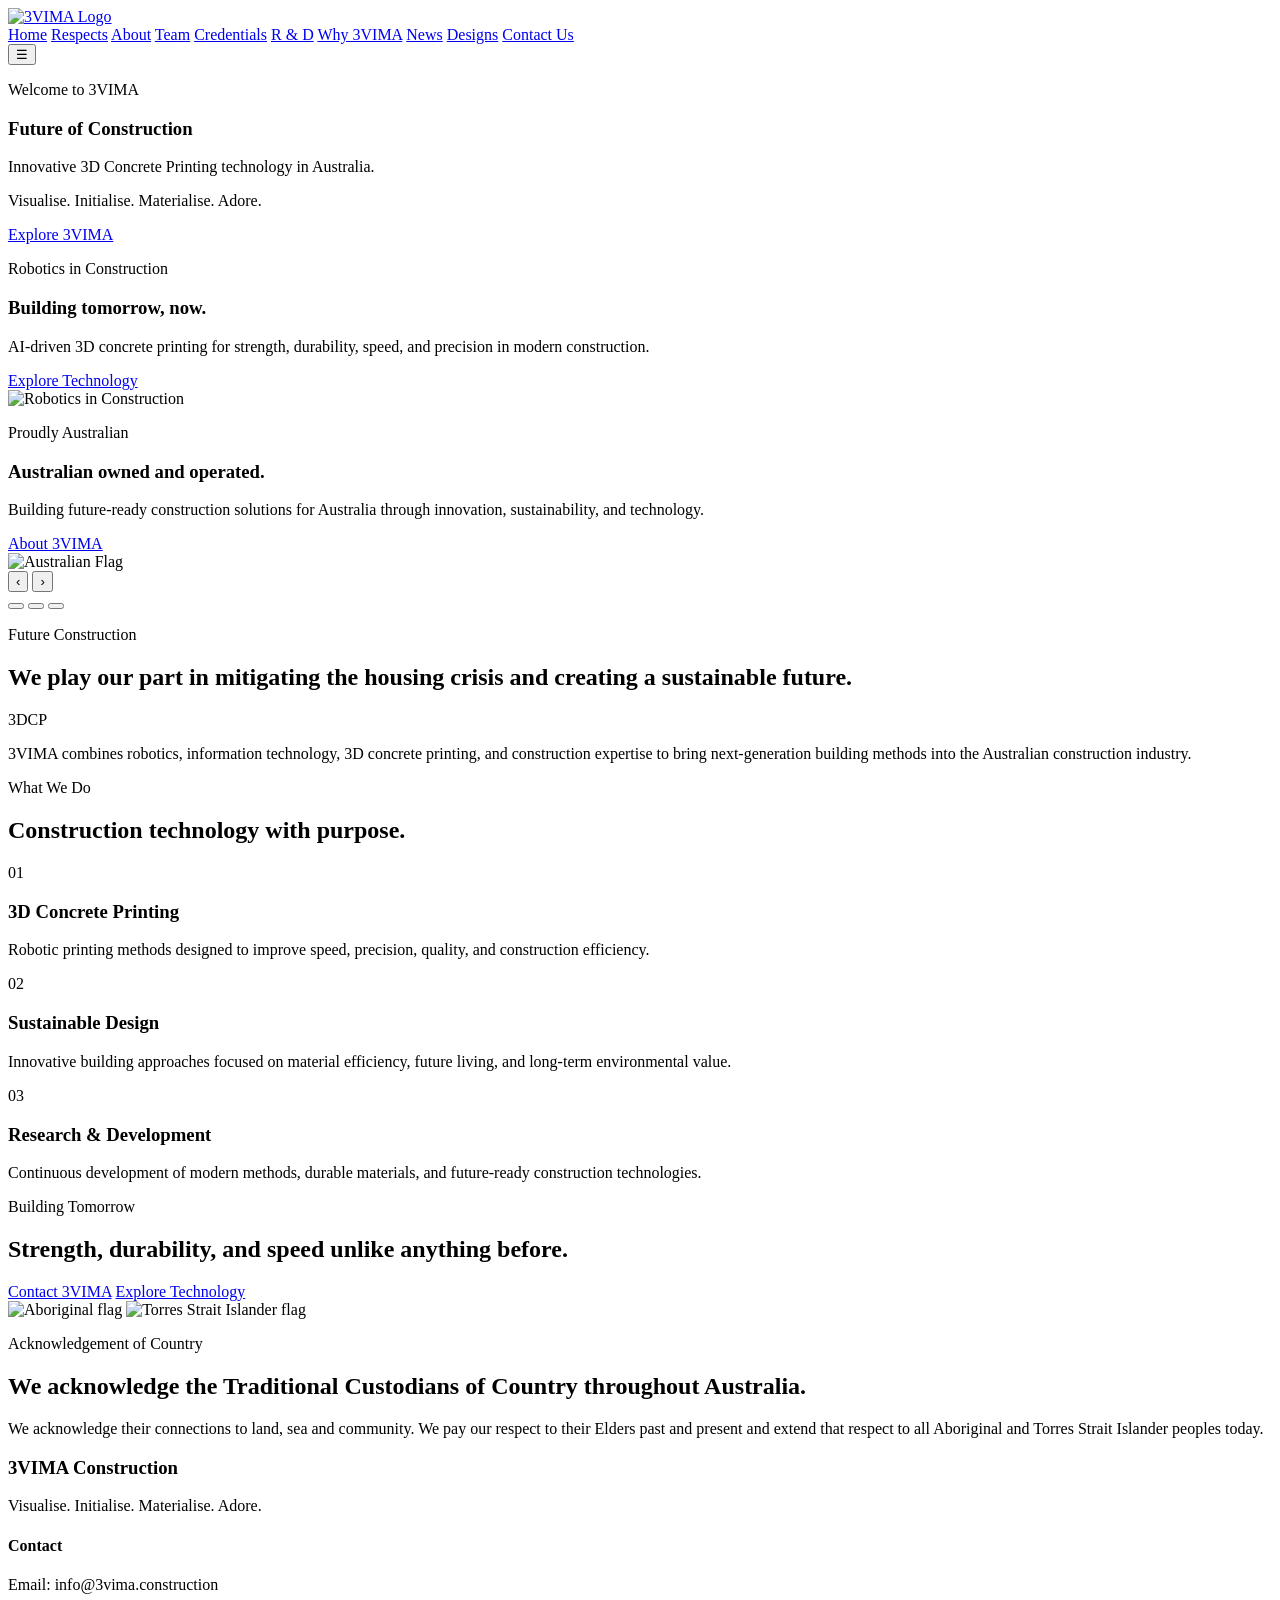
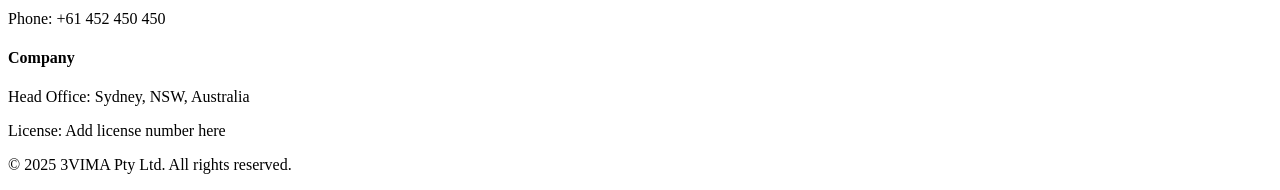
==== index.html @ 10da2226 "Add files via upload" ====
<!DOCTYPE html>
<html lang="en">
<head>
  <meta charset="UTF-8" />
  <meta name="viewport" content="width=device-width, initial-scale=1.0" />

  <title>3VIMA Construction | Future of 3D Concrete Printing</title>

  <link rel="stylesheet" href="css/style.css" />
</head>
<body>

  <!-- HEADER -->
  <header class="site-header">
    <div class="container nav-wrapper">

      <a href="index.html" class="logo">
        <img src="assets/logo/logo.png" alt="3VIMA Logo" class="logo-img" />
      </a>

      <nav class="nav-menu" id="navMenu">
        <a href="index.html" class="active">Home</a>
        <a href="index.html#respects">Respects</a>
        <a href="about.html">About</a>
        <a href="about.html#team">Team</a>
        <a href="about.html#credentials">Credentials</a>
        <a href="technology.html#research">R & D</a>
        <a href="technology.html#why-3vima">Why 3VIMA</a>
        <a href="news.html">News</a>
        <a href="designs.html">Designs</a>
        <a href="contact.html">Contact Us</a>
      </nav>

      <button class="menu-toggle" id="menuToggle" aria-label="Open menu">☰</button>

    </div>
  </header>

  <main>

    <!-- HERO CAROUSEL -->
    <section class="hero-carousel">

      <div class="carousel-track">

        <!-- SLIDE 1 -->
        <article class="carousel-slide active welcome-slide">
          <div class="container welcome-slide-content">

            <div class="welcome-glow"></div>

            <p class="eyebrow">Welcome to 3VIMA</p>

            <h1>Future of Construction</h1>

            <p class="hero-main-text">
              Innovative 3D Concrete Printing technology in Australia.
            </p>

            <p class="hero-support-text">
              Visualise. Initialise. Materialise. Adore.
            </p>

            <a href="about.html" class="btn btn-primary">Explore 3VIMA</a>

          </div>
        </article>

        <!-- SLIDE 2 -->
        <article class="carousel-slide">
          <div class="container carousel-grid">

            <div class="carousel-content">
              <p class="eyebrow">Robotics in Construction</p>

              <h1>Building tomorrow, now.</h1>

              <p>
                AI-driven 3D concrete printing for strength, durability,
                speed, and precision in modern construction.
              </p>

              <a href="technology.html" class="btn btn-primary">Explore Technology</a>
            </div>

            <div class="carousel-image-card">
              <img src="assets/image/robo.jpg" alt="Robotics in Construction" />
            </div>

          </div>
        </article>

        <!-- SLIDE 3 -->
        <article class="carousel-slide">
          <div class="container carousel-grid">

            <div class="carousel-content">
              <p class="eyebrow">Proudly Australian</p>

              <h1>Australian owned and operated.</h1>

              <p>
                Building future-ready construction solutions for Australia
                through innovation, sustainability, and technology.
              </p>

              <a href="about.html" class="btn btn-primary">About 3VIMA</a>
            </div>

            <div class="carousel-image-card flag-image-card">
              <img src="assets/image/aus.webp" alt="Australian Flag" />
            </div>

          </div>
        </article>

      </div>

      <button class="carousel-btn carousel-prev" id="carouselPrev" aria-label="Previous slide">‹</button>
      <button class="carousel-btn carousel-next" id="carouselNext" aria-label="Next slide">›</button>

      <div class="carousel-dots">
        <button class="dot active" data-slide="0" aria-label="Slide 1"></button>
        <button class="dot" data-slide="1" aria-label="Slide 2"></button>
        <button class="dot" data-slide="2" aria-label="Slide 3"></button>
      </div>

    </section>

    <!-- INTRO -->
<section class="section intro-section">
  <div class="container intro-grid">

    <div class="intro-title-box">
      <p class="section-tag">Future Construction</p>
      <h2>We play our part in mitigating the housing crisis and creating a sustainable future.</h2>
    </div>

    <div class="intro-info-card">
      <div class="intro-icon">3DCP</div>
      <p>
        3VIMA combines robotics, information technology, 3D concrete printing,
        and construction expertise to bring next-generation building methods
        into the Australian construction industry.
      </p>
    </div>

  </div>
</section>

    <!-- WHAT WE DO -->
    <section class="section feature-section">
      <div class="container">
        <div class="section-heading">
          <p class="section-tag">What We Do</p>
          <h2>Construction technology with purpose.</h2>
        </div>

        <div class="feature-grid">
          <article class="feature-card">
            <span>01</span>
            <h3>3D Concrete Printing</h3>
            <p>
              Robotic printing methods designed to improve speed, precision,
              quality, and construction efficiency.
            </p>
          </article>

          <article class="feature-card">
            <span>02</span>
            <h3>Sustainable Design</h3>
            <p>
              Innovative building approaches focused on material efficiency,
              future living, and long-term environmental value.
            </p>
          </article>

          <article class="feature-card">
            <span>03</span>
            <h3>Research & Development</h3>
            <p>
              Continuous development of modern methods, durable materials,
              and future-ready construction technologies.
            </p>
          </article>
        </div>
      </div>
    </section>

    <!-- CTA -->
    <section class="section dark-cta">
      <div class="container cta-grid">
        <div>
          <p class="section-tag">Building Tomorrow</p>
          <h2>Strength, durability, and speed unlike anything before.</h2>
        </div>

        <div class="cta-actions">
          <a href="contact.html" class="btn btn-primary">Contact 3VIMA</a>
          <a href="technology.html" class="btn btn-outline">Explore Technology</a>
        </div>
      </div>
    </section>

    <!-- RESPECTS -->
    <section class="section respects-section" id="respects">
      <div class="container respects-layout">

        <div class="flag-area">
  <img src="assets/image/ab.png" alt="Aboriginal flag" class="respect-flag-img" />
  <img src="assets/image/ts.jpg" alt="Torres Strait Islander flag" class="respect-flag-img" />
</div>

        <div class="respects-content">
          <p class="section-tag">Acknowledgement of Country</p>

          <h2>We acknowledge the Traditional Custodians of Country throughout Australia.</h2>

          <p>
            We acknowledge their connections to land, sea and community. We pay our
            respect to their Elders past and present and extend that respect to all
            Aboriginal and Torres Strait Islander peoples today.
          </p>
        </div>

      </div>
    </section>

  </main>

  <!-- FOOTER -->
  <footer class="site-footer">
    <div class="container footer-grid">
      <div>
        <h3>3VIMA Construction</h3>
        <p>Visualise. Initialise. Materialise. Adore.</p>
      </div>

      <div>
        <h4>Contact</h4>
        <p>Email: info@3vima.construction</p>
        <p>Phone: +61 452 450 450</p>
      </div>

      <div>
        <h4>Company</h4>
        <p>Head Office: Sydney, NSW, Australia</p>
        <p>License: Add license number here</p>
      </div>
    </div>

    <div class="footer-bottom">
      <p>© 2025 3VIMA Pty Ltd. All rights reserved.</p>
    </div>
  </footer>

  <script src="js/main.js"></script>
</body>
</html>
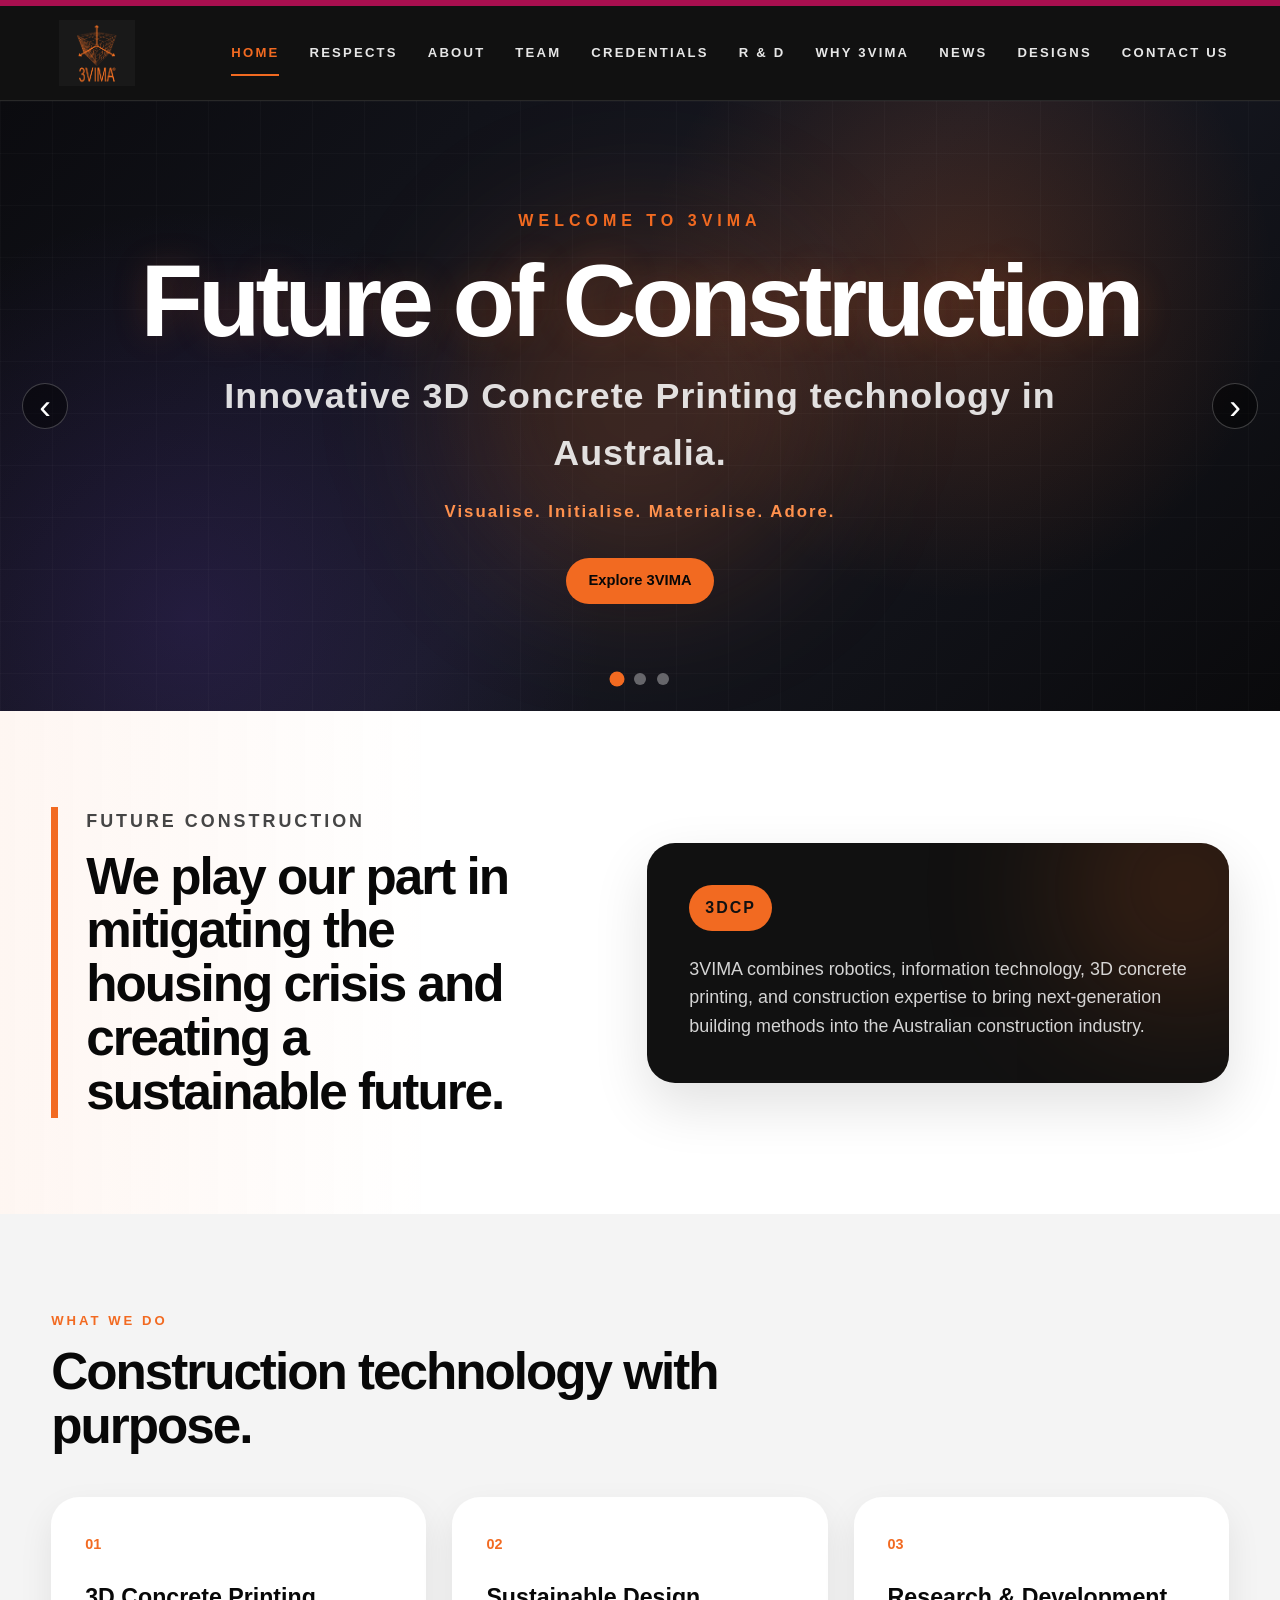
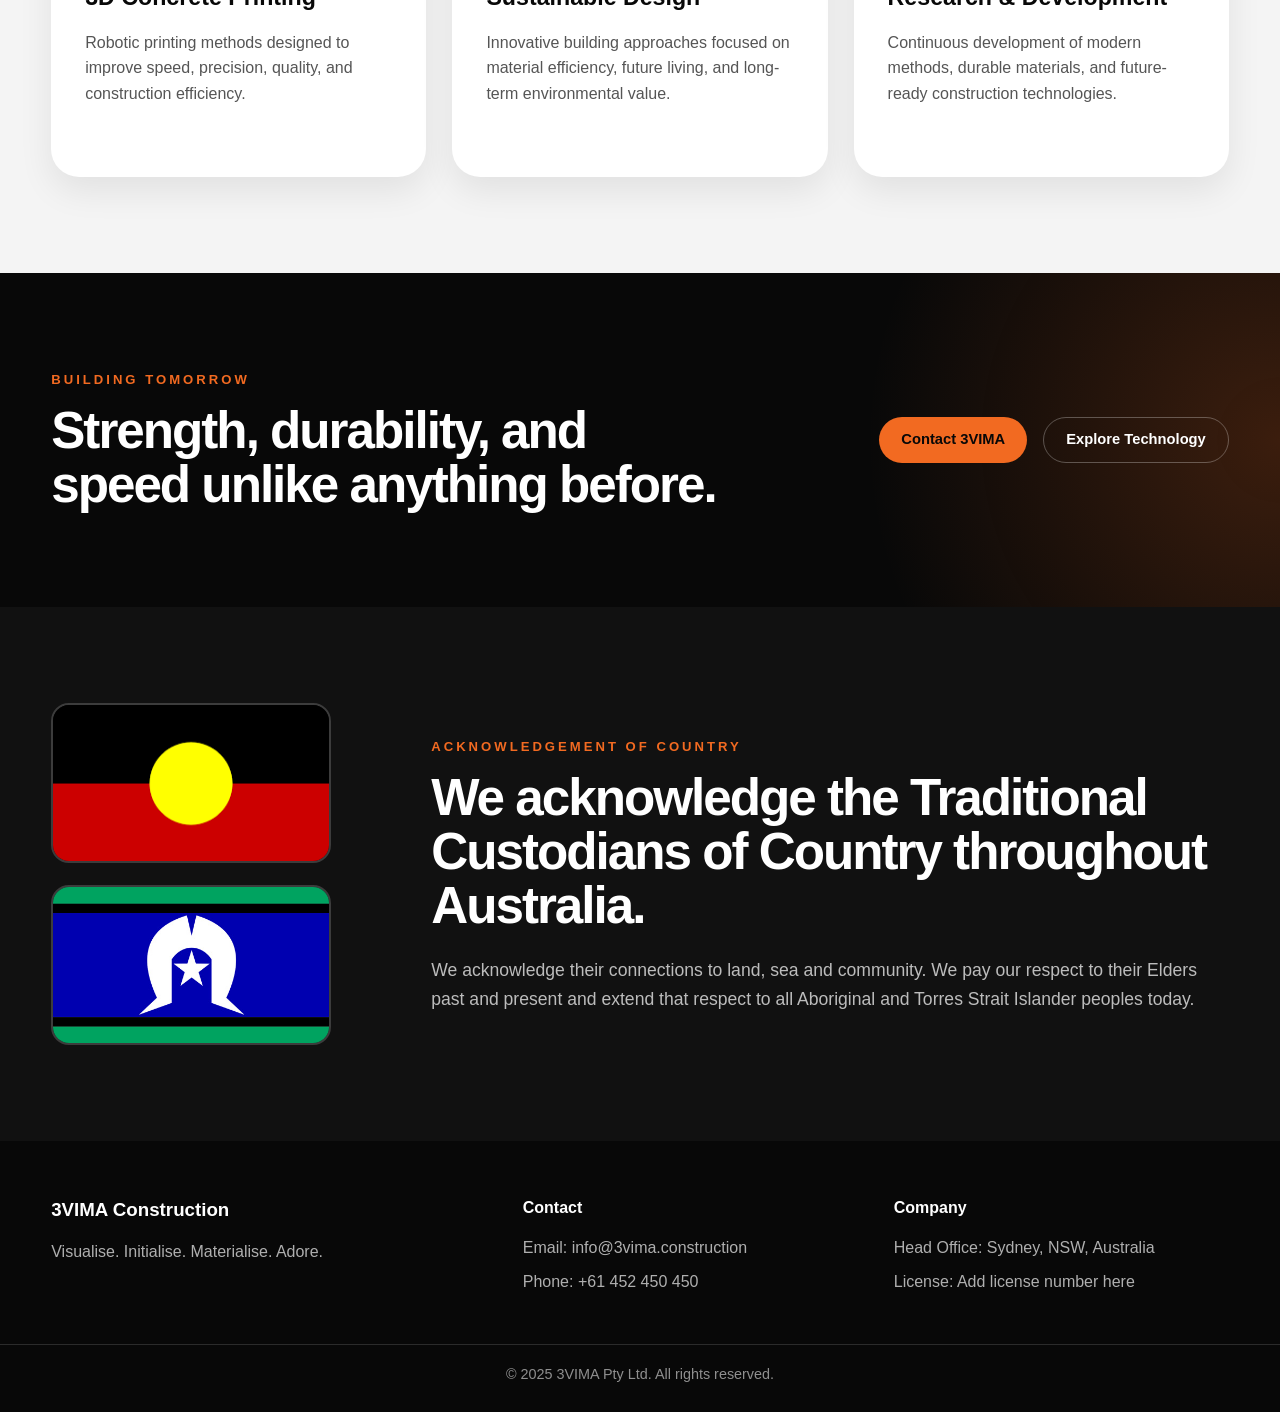
==== commit b51b9b26: "Update index.html" ====
--- a/index.html
+++ b/index.html
@@ -15,7 +15,7 @@
     <div class="container nav-wrapper">
 
       <a href="index.html" class="logo">
-        <img src="assets/logo/logo.png" alt="3VIMA Logo" class="logo-img" />
+        <img src="assets/logo/LOGO.png" alt="3VIMA Logo" class="logo-img" />
       </a>
 
       <nav class="nav-menu" id="navMenu">
@@ -256,4 +256,4 @@
 
   <script src="js/main.js"></script>
 </body>
-</html>+</html>
--- a/css/style.css
+++ b/css/style.css
@@ -0,0 +1,1195 @@
+* {
+  margin: 0;
+  padding: 0;
+  box-sizing: border-box;
+}
+
+:root {
+  --orange: #f26a21;
+  --orange-light: #ff914d;
+  --black: #080808;
+  --dark: #151515;
+  --white: #ffffff;
+  --maroon: #a80f4f;
+  --muted: #666666;
+  --light: #f5f5f5;
+  --border: rgba(255, 255, 255, 0.14);
+  --shadow: 0 24px 70px rgba(0, 0, 0, 0.35);
+}
+
+html {
+  scroll-behavior: smooth;
+}
+
+body {
+  font-family: Arial, Helvetica, sans-serif;
+  background: var(--white);
+  color: var(--black);
+  line-height: 1.6;
+}
+
+a {
+  text-decoration: none;
+  color: inherit;
+}
+
+img {
+  max-width: 100%;
+  display: block;
+}
+
+.container {
+  width: min(1240px, 92%);
+  margin: 0 auto;
+}
+
+/* HEADER */
+
+.site-header {
+  position: sticky;
+  top: 0;
+  z-index: 999;
+  background: #111111;
+  border-top: 6px solid var(--maroon);
+  border-bottom: 1px solid rgba(255, 255, 255, 0.1);
+}
+
+.nav-wrapper {
+  min-height: 88px;
+  display: flex;
+  align-items: center;
+  justify-content: space-between;
+}
+
+.logo {
+  display: inline-flex;
+  align-items: center;
+  justify-content: center;
+  flex-shrink: 0;
+}
+
+.logo-img {
+  width: 96px;
+  height: 72px;
+  object-fit: contain;
+  display: block;
+}
+
+.nav-menu {
+  display: flex;
+  align-items: center;
+  justify-content: flex-end;
+  gap: 28px;
+  margin-left: 40px;
+  width: 100%;
+}
+
+.nav-menu a {
+  color: rgba(255, 255, 255, 0.9);
+  font-size: 0.84rem;
+  font-weight: 900;
+  text-transform: uppercase;
+  letter-spacing: 2.5px;
+  position: relative;
+  transition: 0.25s ease;
+  white-space: nowrap;
+  line-height: 1.2;
+}
+
+.nav-menu a:hover,
+.nav-menu a.active {
+  color: var(--orange);
+}
+
+.nav-menu a::after {
+  content: "";
+  position: absolute;
+  left: 0;
+  bottom: -15px;
+  width: 0;
+  height: 2px;
+  background: var(--orange);
+  transition: 0.25s ease;
+}
+
+.nav-menu a:hover::after,
+.nav-menu a.active::after {
+  width: 100%;
+}
+
+.menu-toggle {
+  display: none;
+  border: none;
+  background: transparent;
+  color: var(--white);
+  font-size: 2rem;
+  cursor: pointer;
+}
+
+/* BUTTONS */
+
+.btn {
+  min-height: 50px;
+  display: inline-flex;
+  align-items: center;
+  justify-content: center;
+  padding: 0 26px;
+  border-radius: 999px;
+  font-weight: 900;
+  transition: 0.25s ease;
+}
+
+.btn-primary {
+  background: var(--orange);
+  color: var(--black);
+}
+
+.btn-primary:hover {
+  background: var(--orange-light);
+  transform: translateY(-3px);
+}
+
+.btn-outline {
+  border: 1px solid rgba(255, 255, 255, 0.28);
+  color: var(--white);
+}
+
+.btn-outline:hover {
+  border-color: var(--orange);
+  color: var(--orange);
+  transform: translateY(-3px);
+}
+
+/* HERO CAROUSEL */
+
+.hero-carousel {
+  position: relative;
+  min-height: 650px;
+  background:
+    radial-gradient(circle at 75% 30%, rgba(242, 106, 33, 0.2), transparent 30%),
+    radial-gradient(circle at 15% 85%, rgba(93, 54, 180, 0.22), transparent 34%),
+    linear-gradient(135deg, #0b0b0f 0%, #171923 52%, #0a0a0c 100%);
+  color: var(--white);
+  overflow: hidden;
+}
+
+.hero-carousel::before {
+  content: "";
+  position: absolute;
+  inset: 0;
+  background-image:
+    linear-gradient(rgba(255,255,255,0.035) 1px, transparent 1px),
+    linear-gradient(90deg, rgba(255,255,255,0.035) 1px, transparent 1px);
+  background-size: 52px 52px;
+  opacity: 0.65;
+}
+
+.carousel-track {
+  position: relative;
+  min-height: 650px;
+  z-index: 2;
+}
+
+.carousel-slide {
+  position: absolute;
+  inset: 0;
+  display: flex;
+  align-items: center;
+  opacity: 0;
+  visibility: hidden;
+  transform: translateX(40px);
+  transition: 0.7s ease;
+}
+
+.carousel-slide.active {
+  opacity: 1;
+  visibility: visible;
+  transform: translateX(0);
+}
+
+.carousel-grid {
+  display: grid;
+  grid-template-columns: 0.95fr 1.05fr;
+  gap: 64px;
+  align-items: center;
+  padding: 70px 0;
+}
+
+.eyebrow,
+.section-tag {
+  color: var(--orange);
+  text-transform: uppercase;
+  letter-spacing: 3px;
+  font-size: 0.82rem;
+  font-weight: 900;
+  margin-bottom: 14px;
+}
+
+.carousel-content h1 {
+  max-width: 680px;
+  font-size: clamp(2.8rem, 5.6vw, 5.8rem);
+  line-height: 0.95;
+  letter-spacing: -3px;
+  margin-bottom: 24px;
+}
+
+.carousel-content p {
+  max-width: 600px;
+  color: rgba(255,255,255,0.76);
+  font-size: 1.08rem;
+  margin-bottom: 30px;
+}
+
+/* WELCOME SLIDE */
+
+.welcome-slide {
+  text-align: center;
+}
+
+.welcome-slide-content {
+  position: relative;
+  min-height: 560px;
+  display: flex;
+  align-items: center;
+  justify-content: center;
+  text-align: center;
+  flex-direction: column;
+}
+
+.welcome-glow {
+  position: absolute;
+  width: 360px;
+  height: 360px;
+  border-radius: 50%;
+  background: rgba(242, 106, 33, 0.17);
+  filter: blur(70px);
+}
+
+.welcome-slide h1 {
+  position: relative;
+  z-index: 2;
+  font-size: clamp(3rem, 7vw, 7rem);
+  line-height: 0.95;
+  letter-spacing: -4px;
+  margin-bottom: 22px;
+}
+
+.hero-main-text {
+  position: relative;
+  z-index: 2;
+  color: rgba(255, 255, 255, 0.86);
+  font-size: clamp(1.25rem, 2.4vw, 2rem);
+  font-weight: 800;
+  letter-spacing: 1px;
+  margin-bottom: 16px;
+}
+
+.hero-support-text {
+  position: relative;
+  z-index: 2;
+  color: var(--orange-light);
+  font-weight: 800;
+  margin-bottom: 32px;
+}
+
+.welcome-slide .btn {
+  position: relative;
+  z-index: 2;
+}
+
+/* IMAGE SLIDES */
+
+.carousel-image-card {
+  position: relative;
+  border-radius: 32px;
+  overflow: hidden;
+  min-height: 390px;
+  background: rgba(255,255,255,0.07);
+  border: 1px solid rgba(255,255,255,0.16);
+  box-shadow: var(--shadow);
+}
+
+.carousel-image-card::after {
+  content: "";
+  position: absolute;
+  inset: 0;
+  background: linear-gradient(135deg, rgba(242,106,33,0.16), transparent 45%);
+  pointer-events: none;
+}
+
+.carousel-image-card img {
+  width: 100%;
+  height: 430px;
+  object-fit: cover;
+}
+
+.flag-image-card img {
+  object-fit: contain;
+  padding: 38px;
+  background: rgba(255,255,255,0.04);
+}
+
+/* CAROUSEL CONTROLS */
+
+.carousel-btn {
+  position: absolute;
+  top: 50%;
+  z-index: 5;
+  transform: translateY(-50%);
+  width: 46px;
+  height: 46px;
+  border-radius: 50%;
+  border: 1px solid rgba(255,255,255,0.22);
+  background: rgba(0,0,0,0.45);
+  color: white;
+  font-size: 2.2rem;
+  cursor: pointer;
+  transition: 0.25s ease;
+}
+
+.carousel-btn:hover {
+  background: var(--orange);
+  color: var(--black);
+}
+
+.carousel-prev {
+  left: 22px;
+}
+
+.carousel-next {
+  right: 22px;
+}
+
+.carousel-dots {
+  position: absolute;
+  left: 50%;
+  bottom: 26px;
+  transform: translateX(-50%);
+  display: flex;
+  gap: 11px;
+  z-index: 6;
+}
+
+.dot {
+  width: 12px;
+  height: 12px;
+  border: none;
+  border-radius: 50%;
+  background: rgba(255,255,255,0.35);
+  cursor: pointer;
+}
+
+.dot.active {
+  background: var(--orange);
+  transform: scale(1.25);
+}
+
+/* SECTIONS */
+
+.section {
+  padding: 96px 0;
+}
+
+.intro-section {
+  background: var(--white);
+}
+
+.intro-grid {
+  display: grid;
+  grid-template-columns: 0.95fr 1.05fr;
+  gap: 70px;
+  align-items: center;
+}
+
+.intro-grid h2,
+.section-heading h2,
+.dark-cta h2,
+.respects-content h2 {
+  font-size: clamp(2.1rem, 4vw, 4rem);
+  line-height: 1.05;
+  letter-spacing: -2px;
+}
+
+.intro-grid p {
+  font-size: 1.12rem;
+  color: #454545;
+}
+
+.feature-section {
+  background: #f4f4f4;
+}
+
+.section-heading {
+  max-width: 760px;
+  margin-bottom: 44px;
+}
+
+.feature-grid {
+  display: grid;
+  grid-template-columns: repeat(3, 1fr);
+  gap: 26px;
+}
+
+.feature-card {
+  background: var(--white);
+  border-radius: 28px;
+  padding: 34px;
+  min-height: 280px;
+  box-shadow: 0 14px 34px rgba(0,0,0,0.08);
+  transition: 0.25s ease;
+}
+
+.feature-card:hover {
+  transform: translateY(-8px);
+}
+
+.feature-card span {
+  color: var(--orange);
+  font-size: 0.9rem;
+  font-weight: 900;
+}
+
+.feature-card h3 {
+  margin: 22px 0 14px;
+  font-size: 1.45rem;
+}
+
+.feature-card p {
+  color: #555;
+}
+
+/* CTA */
+
+.dark-cta {
+  background:
+    radial-gradient(circle at right, rgba(242,106,33,0.22), transparent 32%),
+    var(--black);
+  color: var(--white);
+}
+
+.cta-grid {
+  display: grid;
+  grid-template-columns: 1.2fr 0.8fr;
+  gap: 40px;
+  align-items: center;
+}
+
+.cta-actions {
+  display: flex;
+  justify-content: flex-end;
+  gap: 16px;
+  flex-wrap: wrap;
+}
+
+/* RESPECTS */
+
+.respects-section {
+  background: #111;
+  color: var(--white);
+}
+
+.respects-layout {
+  display: grid;
+  grid-template-columns: 320px 1fr;
+  gap: 60px;
+  align-items: center;
+}
+
+.flag-area {
+  display: grid;
+  gap: 22px;
+}
+
+.aboriginal-flag,
+.torres-flag {
+  width: 280px;
+  height: 160px;
+  border-radius: 18px;
+  overflow: hidden;
+  box-shadow: 0 18px 50px rgba(0,0,0,0.35);
+}
+
+.aboriginal-flag {
+  position: relative;
+  background: linear-gradient(to bottom, #000 0 50%, #d71920 50% 100%);
+}
+
+.aboriginal-flag::after {
+  content: "";
+  position: absolute;
+  width: 74px;
+  height: 74px;
+  background: #f6d32d;
+  border-radius: 50%;
+  left: 50%;
+  top: 50%;
+  transform: translate(-50%, -50%);
+}
+
+.torres-flag {
+  position: relative;
+  background:
+    linear-gradient(to bottom,
+      #00843d 0 20%,
+      #000 20% 30%,
+      #005eb8 30% 70%,
+      #000 70% 80%,
+      #00843d 80% 100%);
+}
+
+.torres-symbol {
+  position: absolute;
+  color: white;
+  font-size: 4rem;
+  left: 50%;
+  top: 50%;
+  transform: translate(-50%, -50%);
+}
+
+.respects-content {
+  max-width: 900px;
+}
+
+.respects-content h2 {
+  margin-bottom: 24px;
+}
+
+.respects-content p:last-child {
+  color: rgba(255,255,255,0.72);
+  font-size: 1.1rem;
+}
+
+/* FOOTER */
+
+.site-footer {
+  background: var(--black);
+  color: var(--white);
+  padding-top: 54px;
+}
+
+.footer-grid {
+  display: grid;
+  grid-template-columns: 1.3fr 1fr 1fr;
+  gap: 36px;
+  padding-bottom: 42px;
+}
+
+.site-footer h3,
+.site-footer h4 {
+  margin-bottom: 14px;
+}
+
+.site-footer p {
+  color: rgba(255,255,255,0.68);
+  margin-bottom: 8px;
+}
+
+.footer-bottom {
+  border-top: 1px solid var(--border);
+  text-align: center;
+  padding: 18px 0;
+}
+
+.footer-bottom p {
+  color: rgba(255,255,255,0.55);
+  font-size: 0.9rem;
+}
+
+/* RESPONSIVE */
+
+@media (max-width: 1260px) {
+  .nav-menu {
+    gap: 18px;
+    margin-left: 30px;
+  }
+
+  .nav-menu a {
+    font-size: 0.74rem;
+    letter-spacing: 1.9px;
+  }
+
+  .logo-img {
+    width: 86px;
+  }
+}
+
+@media (max-width: 1040px) {
+  .menu-toggle {
+    display: block;
+  }
+
+  .nav-wrapper {
+    min-height: 78px;
+  }
+
+  .logo-img {
+    width: 82px;
+    height: 62px;
+  }
+
+  .nav-menu {
+    position: absolute;
+    top: 84px;
+    left: 0;
+    width: 100%;
+    background: #111111;
+    flex-direction: column;
+    align-items: flex-start;
+    gap: 0;
+    margin-left: 0;
+    padding: 18px 4%;
+    display: none;
+    border-bottom: 1px solid rgba(255,255,255,0.1);
+  }
+
+  .nav-menu.show {
+    display: flex;
+  }
+
+  .nav-menu a {
+    width: 100%;
+    padding: 14px 0;
+    color: rgba(255,255,255,0.9);
+    font-size: 0.86rem;
+    letter-spacing: 2px;
+  }
+
+  .nav-menu a::after {
+    display: none;
+  }
+
+  .carousel-grid,
+  .intro-grid,
+  .feature-grid,
+  .cta-grid,
+  .respects-layout {
+    grid-template-columns: 1fr;
+  }
+
+  .carousel-grid {
+    gap: 38px;
+    padding: 60px 0 90px;
+  }
+
+  .carousel-image-card img {
+    height: 340px;
+  }
+
+  .cta-actions {
+    justify-content: flex-start;
+  }
+
+  .flag-area {
+    display: flex;
+    flex-wrap: wrap;
+  }
+
+  .footer-grid {
+    grid-template-columns: 1fr;
+  }
+}
+
+@media (max-width: 620px) {
+  .site-header {
+    border-top-width: 5px;
+  }
+
+  .nav-wrapper {
+    min-height: 72px;
+  }
+
+  .logo-img {
+    width: 72px;
+    height: 54px;
+  }
+
+  .hero-carousel,
+  .carousel-track {
+    min-height: auto;
+  }
+
+  .carousel-slide {
+    position: relative;
+    display: none;
+  }
+
+  .carousel-slide.active {
+    display: flex;
+  }
+
+  .welcome-slide-content {
+    min-height: 520px;
+    padding: 70px 0 90px;
+  }
+
+  .carousel-content h1,
+  .welcome-slide h1 {
+    font-size: 3rem;
+    letter-spacing: -2px;
+  }
+
+  .hero-main-text {
+    font-size: 1.25rem;
+  }
+
+  .carousel-image-card img {
+    height: 260px;
+  }
+
+  .carousel-btn {
+    display: none;
+  }
+
+  .btn {
+    width: 100%;
+  }
+
+  .section {
+    padding: 72px 0;
+  }
+
+  .aboriginal-flag,
+  .torres-flag {
+    width: 100%;
+    max-width: 280px;
+  }
+}
+/* =========================
+   REFINEMENTS
+========================= */
+
+/* Better logo fit */
+.nav-wrapper {
+  min-height: 94px;
+}
+
+.logo {
+  width: 92px;
+  height: 78px;
+  display: flex;
+  align-items: center;
+  justify-content: center;
+}
+
+.logo-img {
+  width: 76px;
+  height: 76px;
+  object-fit: contain;
+  border-radius: 2px;
+}
+
+/* Slightly better nav spacing */
+.nav-menu {
+  gap: 30px;
+}
+
+.nav-menu a {
+  font-size: 0.82rem;
+  letter-spacing: 2.2px;
+}
+
+/* Carousel height slightly tighter */
+.hero-carousel,
+.carousel-track {
+  min-height: 610px;
+}
+
+/* Welcome slide stronger */
+.welcome-slide-content {
+  min-height: 610px;
+}
+
+.welcome-slide .eyebrow {
+  font-size: 1rem;
+  letter-spacing: 5px;
+  margin-bottom: 22px;
+}
+
+.welcome-slide h1 {
+  font-size: clamp(4.2rem, 8vw, 8.6rem);
+  max-width: 1050px;
+  line-height: 0.88;
+  letter-spacing: -5px;
+  text-shadow: 0 0 35px rgba(242, 106, 33, 0.18);
+}
+
+.hero-main-text {
+  font-size: clamp(1.45rem, 2.8vw, 2.4rem);
+  max-width: 900px;
+}
+
+.hero-support-text {
+  font-size: 1.05rem;
+  letter-spacing: 2px;
+}
+
+/* Keep carousel buttons smaller and consistent */
+.carousel-content .btn,
+.welcome-slide .btn,
+.cta-actions .btn {
+  min-height: 46px;
+  padding: 0 22px;
+  font-size: 0.92rem;
+}
+
+/* Improve image cards */
+.carousel-image-card {
+  min-height: 390px;
+  display: flex;
+  align-items: center;
+  justify-content: center;
+}
+
+.carousel-image-card img {
+  height: 390px;
+}
+
+/* Align Australia flag better */
+.flag-image-card {
+  padding: 34px;
+}
+
+.flag-image-card img {
+  width: 100%;
+  height: 310px;
+  object-fit: contain;
+  padding: 0;
+  background: transparent;
+  border-radius: 12px;
+}
+
+/* Intro section upgrade */
+.intro-section {
+  background:
+    linear-gradient(90deg, rgba(242, 106, 33, 0.06), transparent 34%),
+    #ffffff;
+  position: relative;
+}
+
+.intro-title-box {
+  border-left: 7px solid var(--orange);
+  padding-left: 28px;
+}
+
+.intro-title-box h2 {
+  max-width: 680px;
+}
+
+.intro-info-card {
+  position: relative;
+  background: #111;
+  color: white;
+  border-radius: 28px;
+  padding: 42px;
+  box-shadow: 0 22px 55px rgba(0, 0, 0, 0.12);
+  overflow: hidden;
+}
+
+.intro-info-card::before {
+  content: "";
+  position: absolute;
+  width: 210px;
+  height: 210px;
+  background: var(--orange);
+  border-radius: 50%;
+  filter: blur(85px);
+  opacity: 0.25;
+  right: -60px;
+  top: -60px;
+}
+
+.intro-info-card p {
+  position: relative;
+  z-index: 2;
+  color: rgba(255, 255, 255, 0.82);
+  font-size: 1.12rem;
+}
+
+.intro-icon {
+  position: relative;
+  z-index: 2;
+  width: fit-content;
+  background: var(--orange);
+  color: #111;
+  padding: 10px 16px;
+  border-radius: 999px;
+  font-weight: 900;
+  letter-spacing: 2px;
+  margin-bottom: 24px;
+}
+
+/* Acknowledgement flag improvement */
+.flag-area {
+  background: rgba(255, 255, 255, 0.06);
+  border: 1px solid rgba(255, 255, 255, 0.14);
+  border-radius: 28px;
+  padding: 24px;
+  width: fit-content;
+  box-shadow: 0 24px 60px rgba(0, 0, 0, 0.35);
+}
+
+.aboriginal-flag,
+.torres-flag {
+  border: 1px solid rgba(255, 255, 255, 0.22);
+}
+
+.aboriginal-flag {
+  box-shadow:
+    0 0 0 6px rgba(255, 255, 255, 0.045),
+    0 18px 50px rgba(0, 0, 0, 0.35);
+}
+
+/* Responsive refinement */
+@media (max-width: 1260px) {
+  .nav-menu {
+    gap: 20px;
+  }
+
+  .nav-menu a {
+    font-size: 0.74rem;
+    letter-spacing: 1.8px;
+  }
+
+  .logo {
+    width: 84px;
+  }
+
+  .logo-img {
+    width: 68px;
+    height: 68px;
+  }
+}
+
+@media (max-width: 1040px) {
+  .logo {
+    width: auto;
+  }
+
+  .logo-img {
+    width: 72px;
+    height: 72px;
+  }
+
+  .nav-menu {
+    top: 100px;
+  }
+
+  .intro-title-box {
+    padding-left: 22px;
+  }
+
+  .intro-info-card {
+    padding: 32px;
+  }
+
+  .flag-area {
+    width: 100%;
+    max-width: 660px;
+  }
+}
+
+@media (max-width: 620px) {
+  .nav-wrapper {
+    min-height: 78px;
+  }
+
+  .logo-img {
+    width: 58px;
+    height: 58px;
+  }
+
+  .welcome-slide h1 {
+    font-size: 3.6rem;
+    letter-spacing: -2px;
+  }
+
+  .welcome-slide-content {
+    min-height: 520px;
+  }
+
+  .carousel-image-card img {
+    height: 250px;
+  }
+
+  .flag-image-card img {
+    height: 210px;
+  }
+
+  .intro-title-box {
+    border-left-width: 5px;
+    padding-left: 18px;
+  }
+
+  .flag-area {
+    padding: 18px;
+  }
+}
+/* =========================
+   FLAG CLEANUP
+========================= */
+
+/* 1) Australia flag in carousel - remove outer box */
+.flag-image-card {
+  background: transparent !important;
+  border: none !important;
+  box-shadow: none !important;
+  min-height: auto !important;
+  padding: 0 !important;
+  overflow: visible !important;
+}
+
+.flag-image-card::after {
+  display: none !important;
+}
+
+.flag-image-card img {
+  width: 100%;
+  max-width: 620px;
+  height: auto !important;
+  object-fit: contain !important;
+  margin: 0 auto;
+  border-radius: 10px;
+  display: block;
+  background: transparent !important;
+}
+
+/* 2) Remove background box behind Aboriginal + Torres flags */
+.flag-area {
+  background: transparent !important;
+  border: none !important;
+  box-shadow: none !important;
+  padding: 0 !important;
+  width: auto !important;
+}
+
+/* 3) Keep each flag clean and visible */
+.aboriginal-flag,
+.torres-flag {
+  width: 280px;
+  height: 160px;
+  border-radius: 18px;
+  overflow: hidden;
+  border: 2px solid rgba(255, 255, 255, 0.18);
+  box-shadow: none !important;
+}
+
+/* 4) Aboriginal flag contained properly */
+.aboriginal-flag {
+  position: relative;
+  background: linear-gradient(to bottom, #000 0 50%, #d71920 50% 100%);
+}
+
+.aboriginal-flag::after {
+  content: "";
+  position: absolute;
+  width: 74px;
+  height: 74px;
+  background: #f6d32d;
+  border-radius: 50%;
+  left: 50%;
+  top: 50%;
+  transform: translate(-50%, -50%);
+}
+
+/* 5) Torres Strait flag cleaner */
+.torres-flag {
+  position: relative;
+  background:
+    linear-gradient(to bottom,
+      #00843d 0 20%,
+      #000 20% 30%,
+      #005eb8 30% 70%,
+      #000 70% 80%,
+      #00843d 80% 100%);
+}
+
+.torres-symbol {
+  position: absolute;
+  color: white;
+  font-size: 4rem;
+  left: 50%;
+  top: 50%;
+  transform: translate(-50%, -50%);
+}
+
+/* 6) Mobile alignment */
+@media (max-width: 1040px) {
+  .flag-area {
+    display: grid !important;
+    gap: 18px;
+    justify-content: center;
+  }
+
+  .flag-image-card img {
+    max-width: 100%;
+  }
+}
+
+@media (max-width: 620px) {
+  .aboriginal-flag,
+  .torres-flag {
+    width: 100%;
+    max-width: 280px;
+    height: 150px;
+  }
+
+  .flag-image-card img {
+    max-width: 100%;
+    height: auto !important;
+  }
+}
+/* =========================
+   REAL RESPECT FLAGS
+========================= */
+
+.flag-area {
+  background: transparent !important;
+  border: none !important;
+  box-shadow: none !important;
+  padding: 0 !important;
+  display: grid;
+  gap: 22px;
+  width: 280px;
+}
+
+.respect-flag-img {
+  width: 280px;
+  height: 160px;
+  object-fit: cover;
+  border-radius: 18px;
+  display: block;
+  border: 2px solid rgba(255, 255, 255, 0.18);
+}
+
+/* Hide old CSS-drawn flags if they still exist somewhere */
+.aboriginal-flag,
+.torres-flag {
+  display: none;
+}
+
+@media (max-width: 1040px) {
+  .flag-area {
+    width: 100%;
+    max-width: 620px;
+    display: flex;
+    flex-wrap: wrap;
+    gap: 18px;
+  }
+
+  .respect-flag-img {
+    width: 280px;
+    height: 160px;
+  }
+}
+
+@media (max-width: 620px) {
+  .flag-area {
+    justify-content: center;
+  }
+
+  .respect-flag-img {
+    width: 100%;
+    max-width: 280px;
+    height: 150px;
+  }
+}
